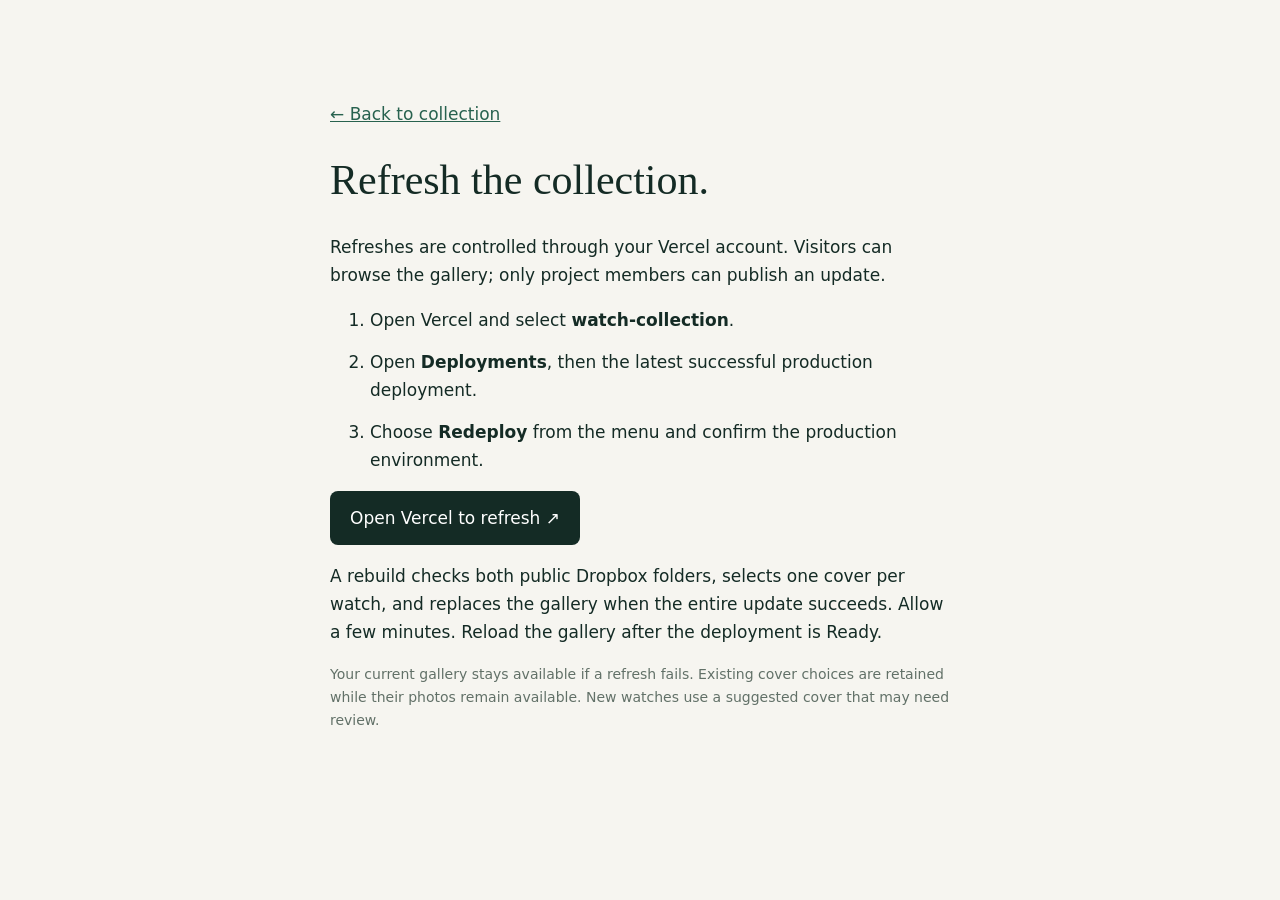
==== refresh.html @ e8a3b251 "Release GenREPS 1.0.0 Publish the Dropbox watch gallery with reviewed covers, GenREPS branding, and " ====
<!doctype html>
<html lang="en"><meta charset="utf-8"><meta name="viewport" content="width=device-width,initial-scale=1"><title>Refresh the collection</title>
<style>body{margin:0;background:#f6f5f0;color:#142b25;font:17px/1.65 system-ui}main{max-width:620px;margin:8vh auto;padding:28px}h1{font:42px/1.15 Georgia}a{color:#28624f}.button{display:inline-block;padding:13px 20px;border-radius:8px;background:#142b25;color:white;text-decoration:none}li{margin:14px 0}.note{font-size:14px;color:#627168}</style>
<main><a href="/">← Back to collection</a><h1>Refresh the collection.</h1><p>Refreshes are controlled through your Vercel account. Visitors can browse the gallery; only project members can publish an update.</p>
<ol><li>Open Vercel and select <strong>watch-collection</strong>.</li><li>Open <strong>Deployments</strong>, then the latest successful production deployment.</li><li>Choose <strong>Redeploy</strong> from the menu and confirm the production environment.</li></ol>
<p><a class="button" href="https://vercel.com/dashboard" target="_blank" rel="noopener noreferrer">Open Vercel to refresh ↗</a></p>
<p>A rebuild checks both public Dropbox folders, selects one cover per watch, and replaces the gallery when the entire update succeeds. Allow a few minutes. Reload the gallery after the deployment is Ready.</p>
<p class="note">Your current gallery stays available if a refresh fails. Existing cover choices are retained while their photos remain available. New watches use a suggested cover that may need review.</p></main></html>
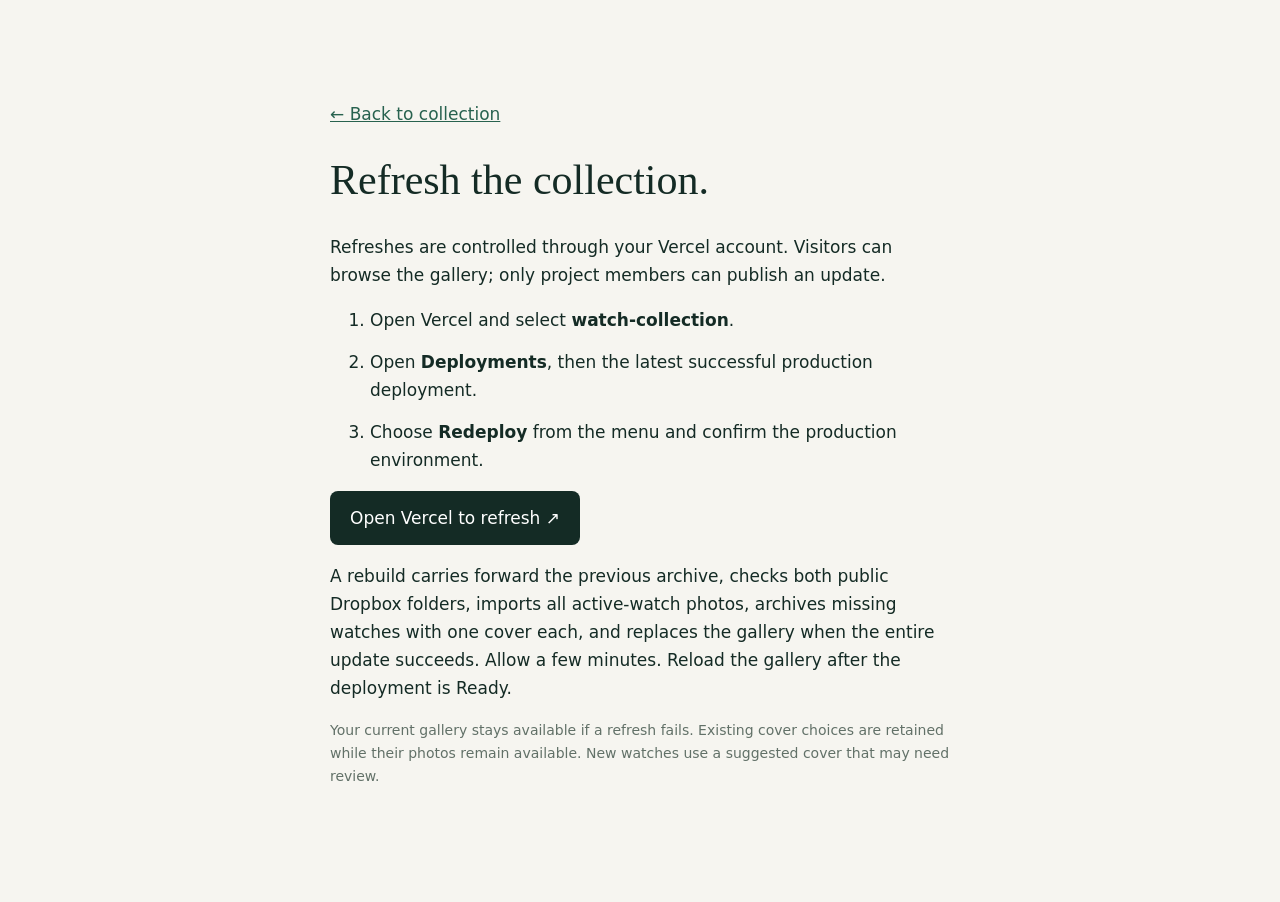
==== commit 4f80ad38: "Release GenREPS 1.1: mobile photo galleries and sold archive Show all active-watch still photos insi" ====
--- a/refresh.html
+++ b/refresh.html
@@ -4,5 +4,5 @@
 <main><a href="/">← Back to collection</a><h1>Refresh the collection.</h1><p>Refreshes are controlled through your Vercel account. Visitors can browse the gallery; only project members can publish an update.</p>
 <ol><li>Open Vercel and select <strong>watch-collection</strong>.</li><li>Open <strong>Deployments</strong>, then the latest successful production deployment.</li><li>Choose <strong>Redeploy</strong> from the menu and confirm the production environment.</li></ol>
 <p><a class="button" href="https://vercel.com/dashboard" target="_blank" rel="noopener noreferrer">Open Vercel to refresh ↗</a></p>
-<p>A rebuild checks both public Dropbox folders, selects one cover per watch, and replaces the gallery when the entire update succeeds. Allow a few minutes. Reload the gallery after the deployment is Ready.</p>
+<p>A rebuild carries forward the previous archive, checks both public Dropbox folders, imports all active-watch photos, archives missing watches with one cover each, and replaces the gallery when the entire update succeeds. Allow a few minutes. Reload the gallery after the deployment is Ready.</p>
 <p class="note">Your current gallery stays available if a refresh fails. Existing cover choices are retained while their photos remain available. New watches use a suggested cover that may need review.</p></main></html>
